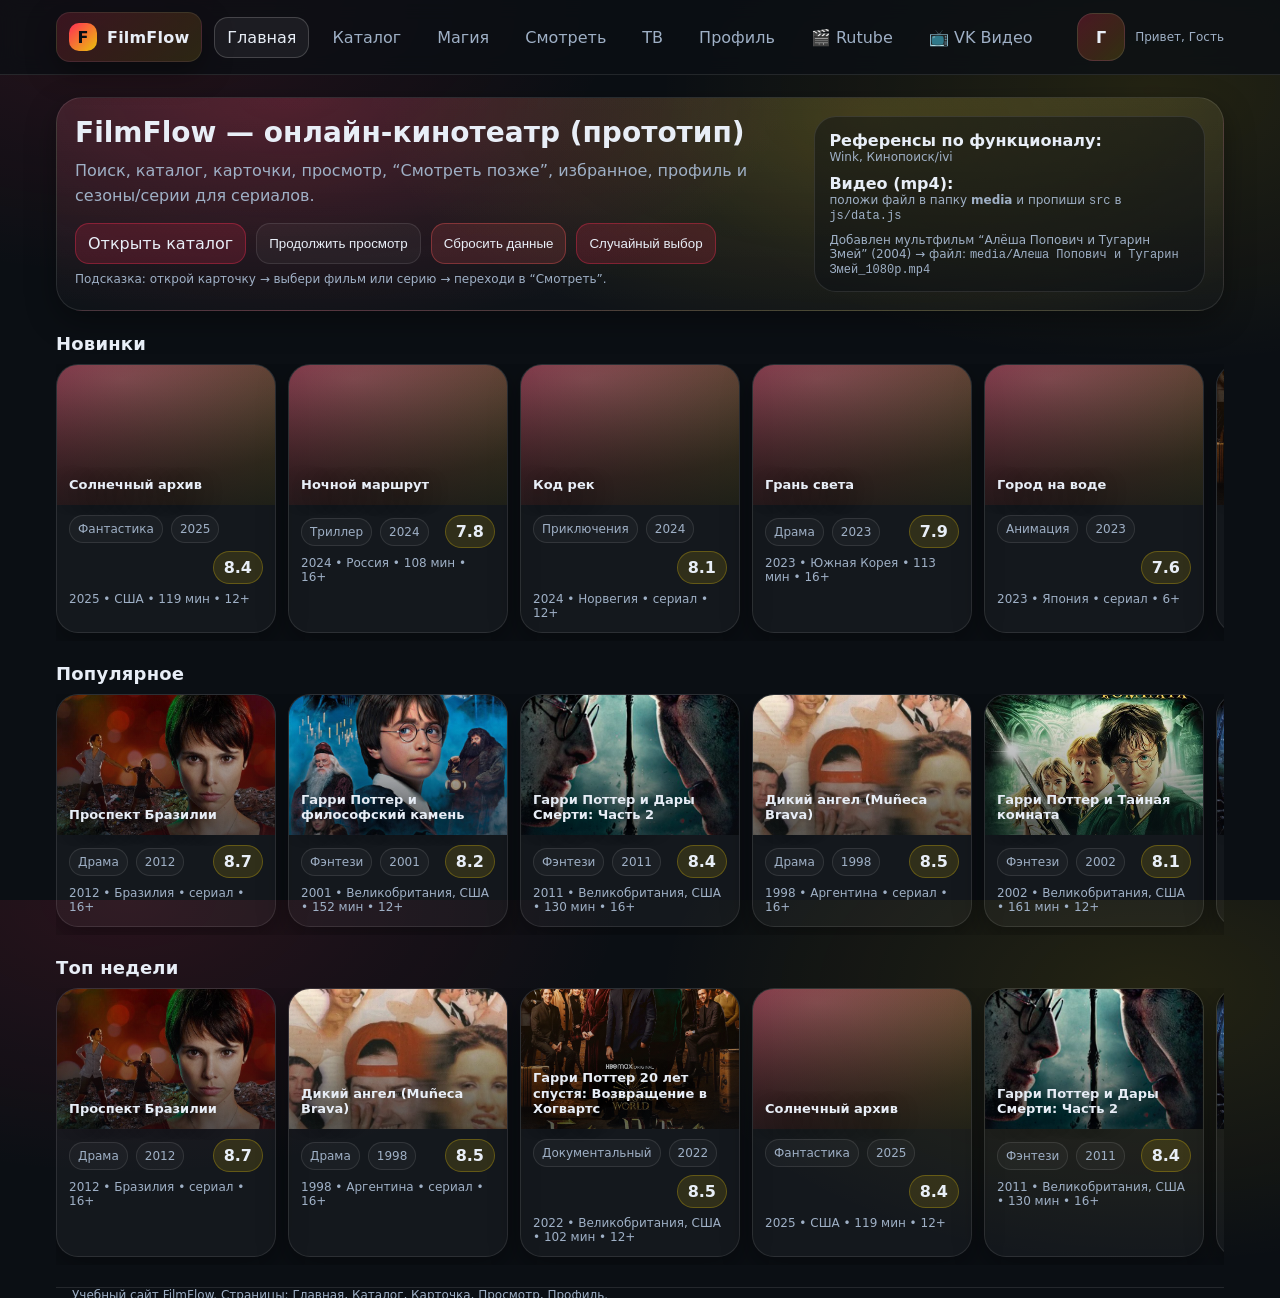
==== index.html @ 751b34ab "Add files via upload" ====
<!doctype html>
<html lang="ru">
<head>
  <meta charset="utf-8" />
  <meta name="viewport" content="width=device-width,initial-scale=1" />
  <title>FilmFlow — главная</title>
  <link rel="stylesheet" href="css/style.css" />
</head>
<body data-page="home">
<header>
  <div class="container">
    <div class="topbar">
      <a class="logo" href="index.html">
        <span class="logo-badge">F</span> FilmFlow
      </a>

      <nav>
        <a class="navlink" data-nav="home" href="index.html">Главная</a>
        <a class="navlink" data-nav="catalog" href="catalog.html">Каталог</a>
        <a class="navlink" data-nav="magic" href="magic.html">Магия</a>
        <a class="navlink" data-nav="watch" href="watch.html">Смотреть</a>
        <a class="navlink" data-nav="tv" href="tv.html">ТВ</a>
        <a class="navlink" data-nav="profile" href="profile.html">Профиль</a>
        <a class="navlink external" href="https://rutube.ru/" target="_blank" rel="noopener noreferrer">🎬 Rutube</a>
        <a class="navlink external" href="https://vkvideo.ru/" target="_blank" rel="noopener noreferrer">📺 VK Видео</a>
      </nav>

      <div class="spacer"></div>

      <div class="row" style="gap:10px">
        <div class="avatar" id="navAvatar">Г</div>
        <div class="small">Привет, <span id="navName">Гость</span></div>
      </div>
    </div>
  </div>
</header>

<main class="container">
  <section class="hero">
    <div class="hero-inner">
      <div>
        <h1>FilmFlow — онлайн-кинотеатр (прототип)</h1>
        <p>
          Поиск, каталог, карточки, просмотр, “Смотреть позже”, избранное, профиль
          и сезоны/серии для сериалов.
        </p>
        <div class="hero-actions">
          <a class="pill accent" href="catalog.html">Открыть каталог</a>
          <button class="pill" id="btnContinue">Продолжить просмотр</button>
          <button class="pill danger" id="btnClearAll">Сбросить данные</button>
          <button class="pill accent" id="btnRandom">Случайный выбор</button>
        </div>
        <div class="small" style="margin-top:8px">
          Подсказка: открой карточку → выбери фильм или серию → переходи в “Смотреть”.
        </div>
      </div>

      <aside class="hero-side">
        <div>
          <strong>Референсы по функционалу:</strong>
          <div class="small">Wink, Кинопоиск/ivi</div>
        </div>
        <div>
          <strong>Видео (mp4):</strong>
          <div class="small">положи файл в папку <b>media</b> и пропиши <code>src</code> в <code>js/data.js</code></div>
        </div>
        <div class="small">Добавлен мультфильм “Алёша Попович и Тугарин Змей” (2004) → файл: <code>media/Алеша Попович и Тугарин Змей_1080p.mp4</code></div>
      </aside>
    </div>
  </section>

  <section>
    <h2>Новинки</h2>
    <div id="rowNew" class="carousel"></div>
  </section>

  <section>
    <h2>Популярное</h2>
    <div id="rowHot" class="carousel"></div>
  </section>

  <section>
    <h2>Топ недели</h2>
    <div id="rowTop" class="carousel"></div>
  </section>

  <footer class="container">
    <div class="small">
      Учебный сайт FilmFlow. Страницы: Главная, Каталог, Карточка, Просмотр, Профиль.
    </div>
  </footer>
</main>

<script src="js/data.js"></script>
<script src="js/app.js"></script>
</body>
</html>
---- css/style.css ----
:root{
  --bg:#0b0f14;
  --panel:#101723;
  --panel2:#0f1620;
  --text:#e8eef7;
  --muted:#9fb0c6;
  --border: rgba(255,255,255,.10);
  --accent:#ff2d55;
  --shadow: 0 10px 30px rgba(0,0,0,.35);
  --r:16px;
  --r2:24px;
}

*{box-sizing:border-box}
html,body{height:100%}
body{
  margin:0;
  font-family: system-ui, -apple-system, Segoe UI, Roboto, Arial, sans-serif;
  background:
    radial-gradient(900px 500px at 10% 0%, rgba(255,45,85,.12), transparent 55%),
    radial-gradient(900px 500px at 90% 10%, rgba(255,214,10,.10), transparent 55%),
    var(--bg);
  color:var(--text);
}
a{color:inherit;text-decoration:none}
.container{max-width:1200px;margin:0 auto;padding:0 16px}
.small{font-size:12px;color:var(--muted)}
.muted{color:var(--muted)}
hr{border:0;border-top:1px solid var(--border);margin:14px 0}

header{
  position:sticky; top:0; z-index:50;
  backdrop-filter: blur(10px);
  background: rgba(11,15,20,.78);
  border-bottom: 1px solid var(--border);
}
.topbar{
  display:flex; align-items:center; gap:12px;
  padding:12px 0;
  flex-wrap:wrap;
}
.logo{
  display:flex; align-items:center; gap:10px;
  font-weight:800; letter-spacing:.2px;
  padding:10px 12px; border-radius:14px;
  background: linear-gradient(135deg, rgba(255,45,85,.18), rgba(255,214,10,.12));
  border:1px solid rgba(255,255,255,.08);
  box-shadow: var(--shadow);
  white-space:nowrap;
}
.logo-badge{
  width:28px;height:28px;border-radius:10px;
  background: linear-gradient(135deg, var(--accent), rgba(255,214,10,.9));
  display:grid;place-items:center;
  color:#0b0f14;font-weight:900;
}

nav{display:flex; gap:10px; flex-wrap:wrap; align-items:center}
.navlink{
  padding:10px 12px;
  border-radius:14px;
  border:1px solid transparent;
  color:var(--muted);
}
.navlink:hover{border-color:var(--border); color:var(--text); background: rgba(255,255,255,.04)}
.navlink.active{border-color: rgba(255,255,255,.18); color:var(--text); background: rgba(255,255,255,.06)}

.spacer{flex:1}

.search{
  flex:1; min-width:220px;
  display:flex; gap:10px; align-items:center;
  padding:10px 12px;
  border-radius:14px;
  border:1px solid var(--border);
  background: rgba(255,255,255,.04);
}
.search input{
  width:100%;
  background:transparent;border:0;outline:none;
  color:var(--text);
  font-size:14px;
}

.pill{
  padding:10px 12px;
  border-radius:14px;
  border:1px solid var(--border);
  background: rgba(255,255,255,.04);
  color:var(--text);
  cursor:pointer;
}
.pill:hover{background: rgba(255,255,255,.07)}
.pill.accent{
  border-color: rgba(255,45,85,.35);
  background: rgba(255,45,85,.16);
}
.pill.accent:hover{background: rgba(255,45,85,.22)}
.pill.danger{
  border-color: rgba(255,90,90,.35);
  background: rgba(255,90,90,.14);
}

main{padding:18px 0 48px}
section{margin:22px 0}
h1,h2,h3{margin:0 0 10px}
h1{font-size:28px}
h2{font-size:18px;letter-spacing:.2px}
h3{font-size:16px}

.hero{
  border:1px solid var(--border);
  border-radius: 26px;
  overflow:hidden;
  background:
    radial-gradient(900px 420px at 20% 0%, rgba(255,45,85,.20), transparent 55%),
    radial-gradient(900px 420px at 70% 10%, rgba(255,214,10,.15), transparent 55%),
    linear-gradient(180deg, rgba(255,255,255,.06), rgba(255,255,255,.02));
  box-shadow: var(--shadow);
}
.hero-inner{
  padding:18px;
  display:grid;
  grid-template-columns: 1.3fr .7fr;
  gap:14px;
}
.hero p{margin:0;color:var(--muted);line-height:1.55}
.hero-actions{display:flex;gap:10px;flex-wrap:wrap;margin-top:14px}
.hero-side{
  border:1px solid var(--border);
  border-radius: 22px;
  background: rgba(11,15,20,.45);
  padding:14px;
  display:flex; flex-direction:column; gap:10px;
}

.panel{
  border:1px solid var(--border);
  border-radius: 26px;
  background: rgba(255,255,255,.03);
  box-shadow: var(--shadow);
  overflow:hidden;
}
.panel .panel-head{
  padding:14px;
  border-bottom:1px solid var(--border);
  display:flex; align-items:center; gap:10px; flex-wrap:wrap;
}
.panel .panel-body{padding:14px}

.grid{
  display:grid;
  grid-template-columns: repeat(12, 1fr);
  gap:14px;
}
.card{
  grid-column: span 3;
  border: 1px solid var(--border);
  background: linear-gradient(180deg, rgba(255,255,255,.06), rgba(255,255,255,.03));
  border-radius: var(--r2);
  overflow:hidden;
  box-shadow: var(--shadow);
  cursor:pointer;
  min-height: 285px;
  display:flex; flex-direction:column;
}
.card:hover{transform: translateY(-2px); transition: .15s ease; border-color: rgba(255,255,255,.18)}
.poster{
  height: 165px;
  background: linear-gradient(135deg, rgba(255,45,85,.35), rgba(255,214,10,.18)),
              radial-gradient(500px 200px at 30% 10%, rgba(255,255,255,.22), transparent 50%),
              rgba(255,255,255,.03);
  display:flex; align-items:flex-end;
  padding:12px;
  position:relative;
}
.poster::after{
  content:"";
  position:absolute; inset:0;
  background: linear-gradient(180deg, transparent, rgba(11,15,20,.65));
}
.poster-title{
  position:relative; z-index:1;
  font-weight:800; font-size:14px; line-height:1.2;
  text-shadow: 0 6px 20px rgba(0,0,0,.55);
}
.meta{
  padding:12px 12px 14px;
  display:flex; flex-direction:column; gap:8px;
}
.row{display:flex; gap:8px; flex-wrap:wrap; align-items:center}
.tag{
  font-size:12px;
  color:var(--muted);
  border:1px solid var(--border);
  padding:6px 8px;
  border-radius:999px;
  background: rgba(255,255,255,.03);
}
.rating{
  margin-left:auto;
  font-weight:800;
  padding:6px 10px;
  border-radius:999px;
  border:1px solid rgba(255,214,10,.25);
  background: rgba(255,214,10,.12);
}

.carousel{
  display:flex; gap:12px;
  overflow:auto; padding-bottom:8px;
  scroll-snap-type:x mandatory;
}
.carousel::-webkit-scrollbar{height:10px}
.carousel::-webkit-scrollbar-thumb{background: rgba(255,255,255,.10); border-radius:999px}
.mini{
  min-width: 220px;
  scroll-snap-align: start;
  border-radius: 22px;
  border:1px solid var(--border);
  background: rgba(255,255,255,.04);
  overflow:hidden;
  cursor:pointer;
  box-shadow: var(--shadow);
}
.mini .poster{height:140px}
.mini .meta{padding:10px 12px 12px}
.mini .poster-title{font-size:13px}

.filters-grid{
  display:grid;
  grid-template-columns: repeat(12, 1fr);
  gap:10px;
}
.field{grid-column: span 3; display:flex; flex-direction:column; gap:6px}
label{font-size:12px;color:var(--muted)}
select,input[type="number"],input[type="text"]{
  background: rgba(255,255,255,.04);
  border:1px solid var(--border);
  border-radius: 14px;
  padding:10px 12px;
  color:var(--text);
  outline:none;
}

/* ===== Стили для выпадающих списков ===== */
select{
  background-color: rgba(255,255,255,.04);
  border:1px solid var(--border);
  color: var(--text);
  color-scheme: dark;
}
select option, select optgroup{
  background-color: #0f1620;
  color: #e8eef7;
}
select option:hover{
  background-color: rgba(255,255,255,.12);
  color: #e8eef7;
}
select option:checked{
  background-color: var(--accent);
  color: #0b0f14;
}
select option:disabled{
  color: rgba(232,238,247,.55);
}

/* ===== КАСТОМНЫЙ ПЛЕЕР ===== */
.video-container {
  position: relative;
  width: 100%;
  background: #000;
  border-radius: 22px;
  overflow: hidden;
  border: 1px solid var(--border);
}
.video {
  width: 100%;
  display: block;
  min-height: 280px;
}
.video-controls {
  position: absolute;
  bottom: 0;
  left: 0;
  right: 0;
  background: linear-gradient(transparent, rgba(0,0,0,0.8));
  padding: 10px;
  opacity: 0;
  transition: opacity 0.3s ease;
  display: flex;
  flex-direction: column;
  gap: 8px;
}
.video-container:hover .video-controls,
.video-controls:hover {
  opacity: 1;
}

/* Полноэкранный режим */
.video-container:fullscreen .video-controls,
.video-container:-webkit-full-screen .video-controls,
.video-container:-moz-full-screen .video-controls,
.video-container:-ms-fullscreen .video-controls {
  opacity: 1 !important;
}

.progress-bar-container {
  position: relative;
  width: 100%;
  height: 8px;
  background: rgba(255,255,255,0.2);
  border-radius: 4px;
  cursor: pointer;
}
.progress-bar-buffer {
  position: absolute;
  height: 100%;
  background: rgba(255,255,255,0.3);
  border-radius: 4px;
  pointer-events: none;
}
.progress-bar-played {
  position: absolute;
  height: 100%;
  background: var(--accent);
  border-radius: 4px;
  pointer-events: none;
  z-index: 1;
}
.progress-bar {
  position: absolute;
  width: 100%;
  height: 100%;
  margin: 0;
  -webkit-appearance: none;
  appearance: none;
  background: transparent;
  z-index: 2;
  cursor: pointer;
}
.progress-bar::-webkit-slider-thumb {
  -webkit-appearance: none;
  appearance: none;
  width: 14px;
  height: 14px;
  background: white;
  border-radius: 50%;
  border: 2px solid var(--accent);
  box-shadow: 0 0 8px rgba(0,0,0,0.5);
  transition: transform 0.1s;
}
.progress-bar::-webkit-slider-thumb:hover {
  transform: scale(1.2);
}

.controls-buttons {
  display: flex;
  align-items: center;
  gap: 12px;
  color: white;
  font-size: 14px;
}
.ctrl-btn {
  background: rgba(255,255,255,0.1);
  border: 1px solid rgba(255,255,255,0.2);
  border-radius: 8px;
  padding: 6px 10px;
  color: white;
  cursor: pointer;
  font-size: 14px;
  display: flex;
  align-items: center;
  gap: 4px;
  transition: background 0.2s;
}
.ctrl-btn:hover {
  background: rgba(255,255,255,0.2);
}
.time-display {
  color: white;
  font-family: monospace;
  padding: 0 4px;
}
.time-sep {
  color: var(--muted);
  margin: 0 2px;
}
.volume-container {
  display: flex;
  align-items: center;
  gap: 6px;
}
#volumeSlider {
  width: 70px;
  background: rgba(255,255,255,0.2);
  border-radius: 4px;
  -webkit-appearance: none;
  appearance: none;
  height: 6px;
}
#volumeSlider::-webkit-slider-thumb {
  -webkit-appearance: none;
  appearance: none;
  width: 12px;
  height: 12px;
  background: white;
  border-radius: 50%;
  border: 2px solid var(--accent);
  cursor: pointer;
}
.ctrl-select {
  background: rgba(255,255,255,0.1);
  border: 1px solid rgba(255,255,255,0.2);
  border-radius: 8px;
  padding: 6px 10px;
  color: white;
  font-size: 14px;
  cursor: pointer;
  color-scheme: dark;
}
.ctrl-select option {
  background: #0f1620;
  color: white;
}

.player-hint {
  user-select: none;
  opacity: 0.8;
  transition: opacity 0.2s;
}
.player-hint:hover {
  opacity: 1;
}

.two-col{
  display:grid;
  grid-template-columns: 1.1fr .9fr;
  gap:14px;
}
.list{
  display:flex; flex-direction:column; gap:8px;
}
.list a{
  border:1px solid var(--border);
  background: rgba(255,255,255,.03);
  border-radius:14px;
  padding:10px 12px;
}
.list a:hover{background: rgba(255,255,255,.06)}
.list a.active{border-color: rgba(255,255,255,.20); background: rgba(255,255,255,.07)}

.kv{
  display:grid;
  grid-template-columns: 120px 1fr;
  gap:10px;
  align-items:start;
}
.kv .k{color:var(--muted); font-size:12px}
.kv .v{color:var(--text)}

.avatar{
  width:48px;height:48px;border-radius:16px;
  border:1px solid var(--border);
  background: linear-gradient(135deg, rgba(255,45,85,.25), rgba(255,214,10,.15));
  display:grid; place-items:center;
  font-weight:900;
}

footer{
  border-top:1px solid var(--border);
  padding:22px 0 30px;
  color:var(--muted);
}

@media (max-width: 980px){
  .hero-inner{grid-template-columns:1fr}
  .two-col{grid-template-columns:1fr}
  .card{grid-column: span 4}
  .field{grid-column: span 6}
}
@media (max-width: 640px){
  .card{grid-column: span 6}
  .field{grid-column: span 12}
  .search{min-width: 140px}
  h1{font-size:24px}
  .controls-buttons { flex-wrap: wrap; }
}

/* ===== Дополнительные стили для раздела Магия ===== */
body[data-page="magic"] {
  background: #0c0710 url('media/bg-hogwarts.jpg') no-repeat center top / cover;
  background-attachment: fixed;
}
body[data-page="magic"] .logo {
  border-color: #d4af37;
  box-shadow: 0 0 12px #aa7e2b;
}
body[data-page="magic"] .navlink.active {
  border-color: #d4af37;
  color: #f5e7b2;
}

.magic-header {
  font-family: 'Cinzel', serif;
  text-align: center;
  margin: 20px 0;
}
.magic-header h1 {
  font-size: 42px;
  letter-spacing: 4px;
  text-shadow: 0 0 15px #d4af37, 0 0 30px #aa7e2b;
  color: #f5e7b2;
  margin-bottom: 8px;
}
.magic-header p {
  font-style: italic;
  color: #c0b7a9;
}
.magic-grid {
  display: grid;
  grid-template-columns: repeat(auto-fill, minmax(200px, 1fr));
  gap: 20px;
  margin: 30px 0;
}
.magic-card {
  background: rgba(20, 15, 30, 0.7);
  backdrop-filter: blur(6px);
  border: 1px solid #6e5a3a;
  border-radius: 24px;
  overflow: hidden;
  box-shadow: 0 10px 25px rgba(0,0,0,0.6), 0 0 0 1px #d4af37 inset;
  transition: transform 0.2s, box-shadow 0.2s;
  cursor: pointer;
}
.magic-card:hover {
  transform: translateY(-5px);
  box-shadow: 0 15px 30px rgba(212, 175, 55, 0.2), 0 0 0 2px #d4af37 inset;
}
.magic-poster {
  height: 280px;
  background-size: cover;
  background-position: center;
  position: relative;
}
.magic-poster::after {
  content: "";
  position: absolute;
  inset: 0;
  background: linear-gradient(0deg, rgba(11,15,20,0.9) 0%, transparent 50%);
}
.magic-title {
  padding: 14px;
  font-family: 'Cinzel', serif;
  font-weight: 700;
  font-size: 18px;
  color: #f3e3b0;
  text-shadow: 0 2px 5px black;
}
.magic-year {
  padding: 0 14px 14px;
  color: #b89f6e;
  font-size: 14px;
}
.magic-badge {
  position: absolute;
  top: 12px;
  right: 12px;
  background: #740001;
  color: #d4af37;
  padding: 6px 12px;
  border-radius: 30px;
  font-weight: bold;
  font-size: 14px;
  border: 1px solid #d4af37;
  z-index: 2;
}

/* ===== Стили для раздела ТВ (базовые) ===== */
.tv-categories {
  display: flex;
  flex-wrap: wrap;
  gap: 8px;
  margin-bottom: 20px;
}
.tv-cat-btn {
  padding: 8px 16px;
  border-radius: 30px;
  border: 1px solid var(--border);
  background: rgba(255,255,255,0.03);
  color: var(--text);
  cursor: pointer;
  font-size: 14px;
  transition: all 0.2s;
}
.tv-cat-btn.active {
  background: var(--accent);
  border-color: var(--accent);
  color: white;
}
.tv-grid {
  display: grid;
  grid-template-columns: repeat(auto-fill, minmax(260px, 1fr));
  gap: 16px;
  margin-bottom: 30px;
}
.channel-card {
  background: rgba(20, 25, 35, 0.7);
  backdrop-filter: blur(4px);
  border: 1px solid var(--border);
  border-radius: 20px;
  padding: 16px;
  cursor: pointer;
  transition: transform 0.2s, box-shadow 0.2s;
}
.channel-card:hover {
  transform: translateY(-3px);
  box-shadow: 0 10px 20px rgba(0,0,0,0.3);
  border-color: rgba(255,255,255,0.2);
}
.channel-logo {
  width: 80px;
  height: 80px;
  margin: 0 auto 12px;
  border-radius: 16px;
  background-size: contain;
  background-position: center;
  background-repeat: no-repeat;
  background-color: rgba(255,255,255,0.05);
  border: 1px solid var(--border);
}
.channel-name {
  font-weight: 700;
  font-size: 18px;
  text-align: center;
  margin-bottom: 8px;
}
.channel-now {
  font-size: 13px;
  color: var(--muted);
  text-align: center;
}

/* Стили для страницы канала */
.tv-channel-header {
  display: flex;
  align-items: center;
  gap: 20px;
  margin-bottom: 24px;
}
.tv-channel-header .channel-logo {
  width: 100px;
  height: 100px;
  margin: 0;
}
.tv-channel-header h1 {
  margin: 0 0 4px;
}
.channel-tabs {
  display: flex;
  gap: 12px;
  margin-bottom: 20px;
  border-bottom: 1px solid var(--border);
  padding-bottom: 10px;
}
.channel-tab {
  padding: 8px 18px;
  border-radius: 20px;
  background: transparent;
  border: none;
  color: var(--muted);
  cursor: pointer;
  font-size: 16px;
}
.channel-tab.active {
  background: var(--accent);
  color: white;
}
.live-player-container {
  position: relative;
  padding-bottom: 56.25%;
  height: 0;
  overflow: hidden;
  border-radius: 20px;
  margin-bottom: 20px;
}
.live-player-container iframe {
  position: absolute;
  top: 0;
  left: 0;
  width: 100%;
  height: 100%;
  border: 0;
}

/* Стили для блока episode-selector */
.episode-selector {
  display: flex;
  align-items: center;
  gap: 8px;
  margin-left: 10px;
  padding-left: 10px;
  border-left: 1px solid rgba(255,255,255,0.2);
}
.episode-selector .ctrl-btn:disabled {
  opacity: 0.4;
  cursor: not-allowed;
}
.season-controls,
.episode-controls {
  display: flex;
  align-items: center;
  gap: 6px;
}
.video-container:fullscreen .episode-selector,
.video-container:-webkit-full-screen .episode-selector,
.video-container:-moz-full-screen .episode-selector,
.video-container:-ms-fullscreen .episode-selector {
  border-left-color: rgba(255,255,255,0.4);
}
@media (max-width: 980px) {
  .controls-buttons {
    flex-wrap: wrap;
  }
  .episode-selector {
    flex-wrap: wrap;
    border-left: none;
    margin-left: 0;
    padding-left: 0;
  }
  /* Стили для внешних ссылок в навигации */
.navlink.external {
    background: rgba(255,255,255,0.02);
    border-color: rgba(255,215,0,0.3);
}
.navlink.external:hover {
    background: rgba(255,215,0,0.1);
    border-color: rgba(255,215,0,0.5);
}
}
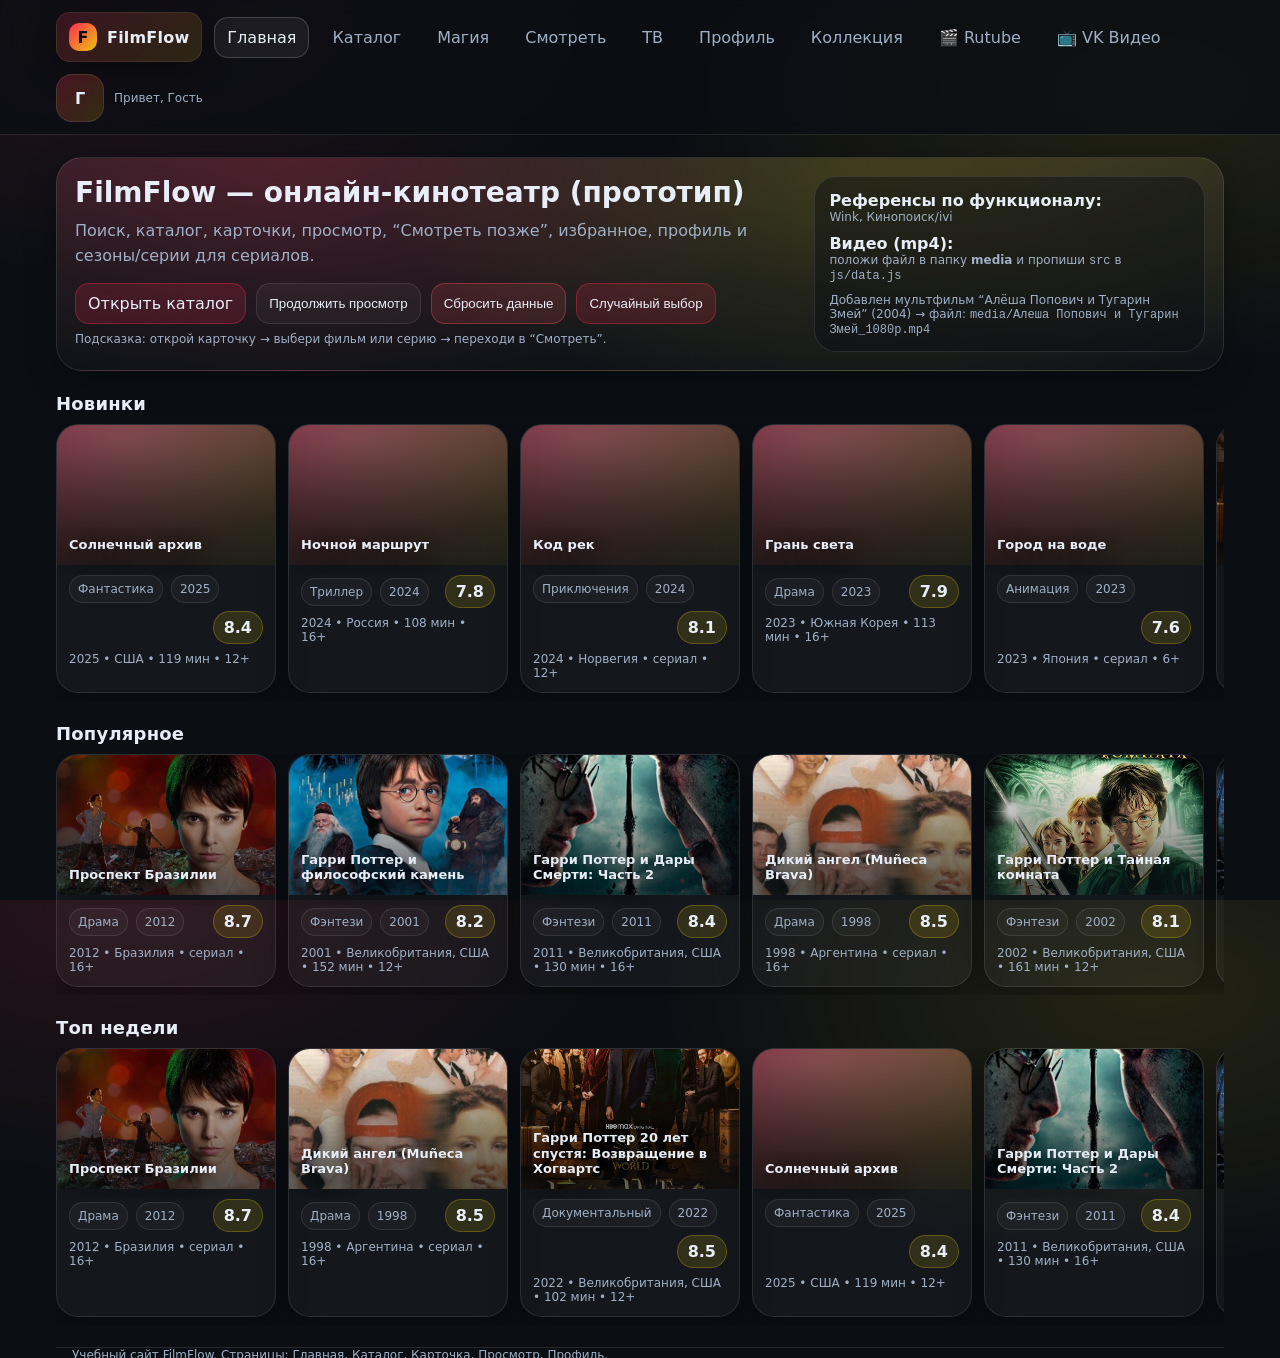
==== commit 70fc0747: "Add files via upload" ====
--- a/index.html
+++ b/index.html
@@ -21,6 +21,7 @@
         <a class="navlink" data-nav="watch" href="watch.html">Смотреть</a>
         <a class="navlink" data-nav="tv" href="tv.html">ТВ</a>
         <a class="navlink" data-nav="profile" href="profile.html">Профиль</a>
+        <a class="navlink" data-nav="collection" href="collection.html">Коллекция</a>
         <a class="navlink external" href="https://rutube.ru/" target="_blank" rel="noopener noreferrer">🎬 Rutube</a>
         <a class="navlink external" href="https://vkvideo.ru/" target="_blank" rel="noopener noreferrer">📺 VK Видео</a>
       </nav>
@@ -94,4 +95,4 @@
 <script src="js/data.js"></script>
 <script src="js/app.js"></script>
 </body>
-</html>
+</html>
--- a/css/style.css
+++ b/css/style.css
@@ -738,4 +738,222 @@
     background: rgba(255,215,0,0.1);
     border-color: rgba(255,215,0,0.5);
 }
-}+}
+
+/* ===== КОЛЛЕКЦИЯ ===== */
+.collection-grid {
+    display: grid;
+    grid-template-columns: repeat(auto-fill, minmax(280px, 1fr));
+    gap: 14px;
+    margin-top: 20px;
+}
+.collection-card {
+    background: rgba(255,255,255,0.03);
+    border: 1px solid var(--border);
+    border-radius: var(--r2);
+    padding: 16px 18px;
+    display: flex;
+    align-items: center;
+    justify-content: space-between;
+    cursor: pointer;
+    transition: background 0.15s, transform 0.1s, border-color 0.15s;
+}
+.collection-card:hover {
+    background: rgba(255,255,255,0.06);
+    border-color: rgba(255,255,255,0.18);
+    transform: translateY(-1px);
+}
+.collection-info {
+    display: flex;
+    flex-direction: column;
+    gap: 4px;
+    overflow: hidden;
+}
+.collection-title {
+    font-weight: 600;
+    font-size: 16px;
+    white-space: nowrap;
+    overflow: hidden;
+    text-overflow: ellipsis;
+}
+.collection-meta {
+    font-size: 13px;
+    color: var(--muted);
+}
+.collection-rating {
+    font-size: 24px;
+    font-weight: 800;
+    color: var(--accent);
+    background: rgba(255,45,85,0.12);
+    padding: 6px 12px;
+    border-radius: 30px;
+    border: 1px solid rgba(255,45,85,0.2);
+    flex-shrink: 0;
+    margin-left: 12px;
+}
+/* ===== Плейлисты (Коллекция) ===== */
+.playlist-grid {
+    display: grid;
+    grid-template-columns: repeat(auto-fill, minmax(240px, 1fr));
+    gap: 16px;
+}
+.playlist-card {
+    background: rgba(255,255,255,0.03);
+    border: 1px solid var(--border);
+    border-radius: var(--r2);
+    padding: 20px;
+    cursor: pointer;
+    transition: background 0.15s, transform 0.1s, border-color 0.15s;
+    text-align: center;
+}
+.playlist-card:hover {
+    background: rgba(255,255,255,0.06);
+    border-color: rgba(255,255,255,0.18);
+    transform: translateY(-2px);
+}
+.playlist-name {
+    font-weight: 700;
+    font-size: 18px;
+    margin-bottom: 6px;
+}
+.playlist-count {
+    font-size: 13px;
+    color: var(--muted);
+}
+
+.video-grid {
+    display: flex;
+    flex-direction: column;
+    gap: 8px;
+    margin-top: 12px;
+}
+.video-card {
+    background: rgba(255,255,255,0.03);
+    border: 1px solid var(--border);
+    border-radius: var(--r);
+    padding: 12px 16px;
+    display: flex;
+    align-items: center;
+    justify-content: space-between;
+    transition: background 0.15s;
+}
+.video-card:hover {
+    background: rgba(255,255,255,0.06);
+}
+.video-info {
+    flex: 1;
+    overflow: hidden;
+}
+.video-title a {
+    font-weight: 600;
+    color: var(--text);
+    text-decoration: none;
+}
+.video-title a:hover {
+    color: var(--accent);
+}
+.video-url {
+    font-size: 12px;
+    color: var(--muted);
+    white-space: nowrap;
+    overflow: hidden;
+    text-overflow: ellipsis;
+}
+.video-remove {
+    background: transparent;
+    border: none;
+    color: var(--muted);
+    font-size: 22px;
+    cursor: pointer;
+    padding: 0 6px;
+    line-height: 1;
+    transition: color 0.15s;
+}
+.video-remove:hover {
+    color: #ff6b6b;
+}
+
+.empty-message {
+    text-align: center;
+    padding: 30px 20px;
+    color: var(--muted);
+    font-size: 16px;
+    grid-column: 1 / -1;
+}
+
+/* Модальное окно */
+.modal-overlay {
+    position: fixed;
+    inset: 0;
+    background: rgba(0,0,0,0.6);
+    backdrop-filter: blur(4px);
+    display: flex;
+    align-items: center;
+    justify-content: center;
+    z-index: 999;
+    padding: 20px;
+}
+.modal {
+    background: var(--panel);
+    border: 1px solid var(--border);
+    border-radius: var(--r2);
+    max-width: 500px;
+    width: 100%;
+    box-shadow: var(--shadow);
+}
+.modal-head {
+    display: flex;
+    align-items: center;
+    justify-content: space-between;
+    padding: 16px 20px;
+    border-bottom: 1px solid var(--border);
+}
+.modal-head strong {
+    font-size: 18px;
+}
+.modal-close {
+    background: transparent;
+    border: none;
+    color: var(--muted);
+    font-size: 28px;
+    cursor: pointer;
+    line-height: 1;
+}
+.modal-close:hover {
+    color: var(--text);
+}
+.modal-body {
+    padding: 20px;
+}
+.modal-body .field {
+    margin-bottom: 14px;
+}
+.modal-body .field:last-child {
+    margin-bottom: 0;
+}
+/* ===== Профили ===== */
+.profile-item {
+    display: flex;
+    justify-content: space-between;
+    align-items: center;
+    padding: 8px 0;
+    border-bottom: 1px solid var(--border);
+}
+.profile-item:last-child {
+    border-bottom: none;
+}
+.profile-item span {
+    font-size: 16px;
+}
+#profileSelectorOverlay .modal {
+    max-width: 400px;
+}
+#profileSelectorOverlay .modal-body {
+    max-height: 70vh;
+    overflow-y: auto;
+}
+/* ===== Несколько профилей и перенос данных ===== */
+.profile-manager-grid{display:grid;grid-template-columns:repeat(2,minmax(0,1fr));gap:12px}
+.profile-manager-grid .field{grid-column:auto}
+#profileCode{background:rgba(255,255,255,.04);border:1px solid var(--border);border-radius:14px;padding:12px;color:var(--text);outline:none;resize:vertical;font-family:ui-monospace,SFMono-Regular,Consolas,monospace}
+@media (max-width:700px){.profile-manager-grid{grid-template-columns:1fr}}
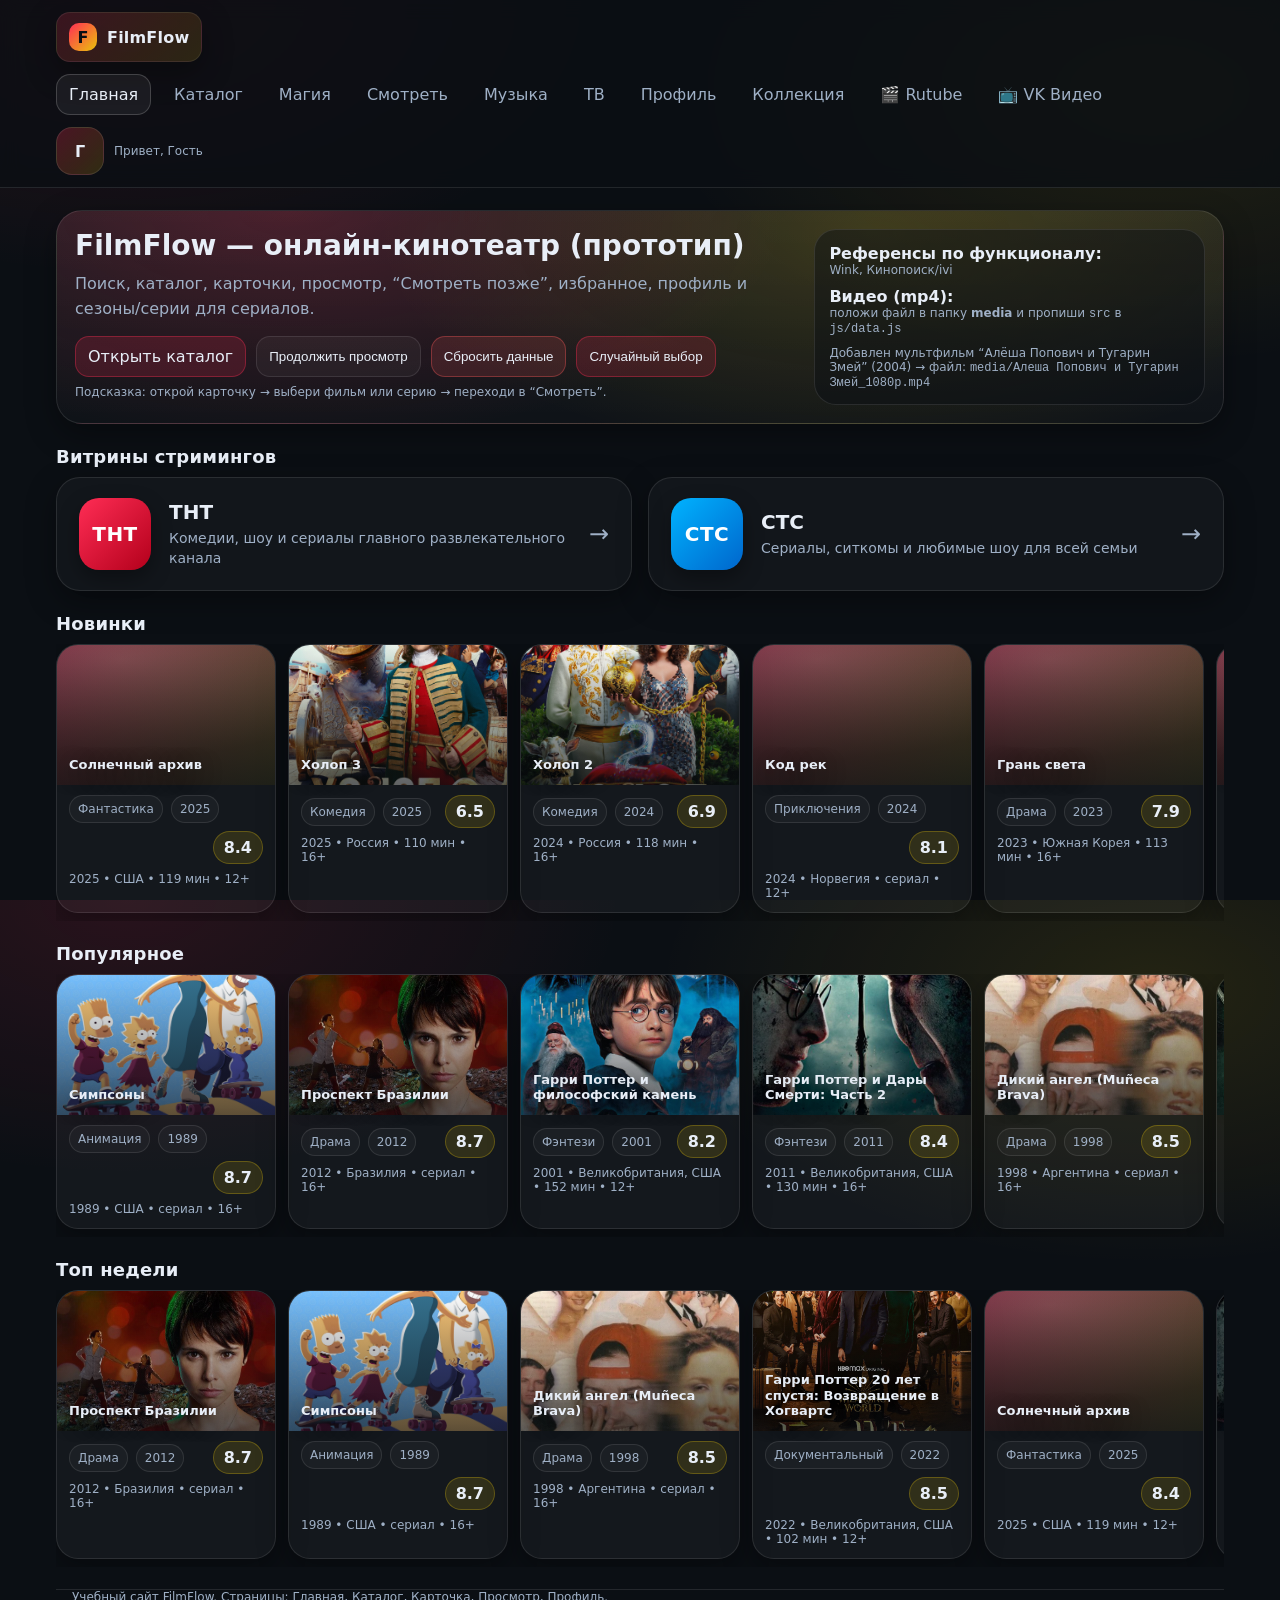
==== commit 06cfab93: "Add files via upload" ====
--- a/index.html
+++ b/index.html
@@ -19,6 +19,7 @@
         <a class="navlink" data-nav="catalog" href="catalog.html">Каталог</a>
         <a class="navlink" data-nav="magic" href="magic.html">Магия</a>
         <a class="navlink" data-nav="watch" href="watch.html">Смотреть</a>
+        <a class="navlink" data-nav="music" href="music.html">Музыка</a>
         <a class="navlink" data-nav="tv" href="tv.html">ТВ</a>
         <a class="navlink" data-nav="profile" href="profile.html">Профиль</a>
         <a class="navlink" data-nav="collection" href="collection.html">Коллекция</a>
@@ -70,6 +71,28 @@
     </div>
   </section>
 
+    <section>
+    <h2>Витрины стримингов</h2>
+    <div class="streams-showcase">
+      <a class="stream-card" href="tnt.html">
+        <div class="stream-logo tnt">ТНТ</div>
+        <div class="stream-info">
+          <h3>ТНТ</h3>
+          <p>Комедии, шоу и сериалы главного развлекательного канала</p>
+        </div>
+        <div class="stream-arrow">→</div>
+      </a>
+      <a class="stream-card" href="sts.html">
+        <div class="stream-logo sts">СТС</div>
+        <div class="stream-info">
+          <h3>СТС</h3>
+          <p>Сериалы, ситкомы и любимые шоу для всей семьи</p>
+        </div>
+        <div class="stream-arrow">→</div>
+      </a>
+    </div>
+  </section>
+  
   <section>
     <h2>Новинки</h2>
     <div id="rowNew" class="carousel"></div>
--- a/css/style.css
+++ b/css/style.css
@@ -474,20 +474,6 @@
   color:var(--muted);
 }
 
-@media (max-width: 980px){
-  .hero-inner{grid-template-columns:1fr}
-  .two-col{grid-template-columns:1fr}
-  .card{grid-column: span 4}
-  .field{grid-column: span 6}
-}
-@media (max-width: 640px){
-  .card{grid-column: span 6}
-  .field{grid-column: span 12}
-  .search{min-width: 140px}
-  h1{font-size:24px}
-  .controls-buttons { flex-wrap: wrap; }
-}
-
 /* ===== Дополнительные стили для раздела Магия ===== */
 body[data-page="magic"] {
   background: #0c0710 url('media/bg-hogwarts.jpg') no-repeat center top / cover;
@@ -719,28 +705,8 @@
 .video-container:-ms-fullscreen .episode-selector {
   border-left-color: rgba(255,255,255,0.4);
 }
-@media (max-width: 980px) {
-  .controls-buttons {
-    flex-wrap: wrap;
-  }
-  .episode-selector {
-    flex-wrap: wrap;
-    border-left: none;
-    margin-left: 0;
-    padding-left: 0;
-  }
-  /* Стили для внешних ссылок в навигации */
-.navlink.external {
-    background: rgba(255,255,255,0.02);
-    border-color: rgba(255,215,0,0.3);
-}
-.navlink.external:hover {
-    background: rgba(255,215,0,0.1);
-    border-color: rgba(255,215,0,0.5);
-}
-}
-
-/* ===== КОЛЛЕКЦИЯ ===== */
+
+/* ===== Коллекция ===== */
 .collection-grid {
     display: grid;
     grid-template-columns: repeat(auto-fill, minmax(280px, 1fr));
@@ -956,4 +922,111 @@
 .profile-manager-grid{display:grid;grid-template-columns:repeat(2,minmax(0,1fr));gap:12px}
 .profile-manager-grid .field{grid-column:auto}
 #profileCode{background:rgba(255,255,255,.04);border:1px solid var(--border);border-radius:14px;padding:12px;color:var(--text);outline:none;resize:vertical;font-family:ui-monospace,SFMono-Regular,Consolas,monospace}
-@media (max-width:700px){.profile-manager-grid{grid-template-columns:1fr}}
+
+/* ========================================================
+   ГЛОБАЛЬНАЯ АДАПТАЦИЯ ДЛЯ МОБИЛЬНЫХ УСТРОЙСТВ
+   ======================================================== */
+@media (max-width: 980px){
+  .hero-inner{grid-template-columns:1fr}
+  .two-col{grid-template-columns:1fr}
+  .card{grid-column: span 4}
+  .field{grid-column: span 6}
+}
+
+@media (max-width: 768px){
+  /* Шапка сайта */
+  .topbar {
+    flex-direction: column;
+    align-items: stretch;
+    gap: 8px;
+    padding: 10px 0;
+  }
+  .logo { align-self: flex-start; }
+  nav {
+    justify-content: flex-start;
+    overflow-x: auto;
+    flex-wrap: nowrap;
+    padding-bottom: 6px;
+    width: 100%;
+    -webkit-overflow-scrolling: touch;
+  }
+  nav::-webkit-scrollbar { display: none; }
+  .navlink { white-space: nowrap; }
+  .search { order: -1; margin-top: 8px; }
+  .row { justify-content: flex-end; width: 100%; margin-top: 8px; }
+
+  /* Внешние ссылки навигации */
+  .navlink.external {
+    background: rgba(255,255,255,0.02);
+    border-color: rgba(255,215,0,0.3);
+  }
+  .navlink.external:hover {
+    background: rgba(255,215,0,0.1);
+    border-color: rgba(255,215,0,0.5);
+  }
+
+  /* Профиль менеджер */
+  .profile-manager-grid{grid-template-columns:1fr}
+}
+
+@media (max-width: 640px){
+  .card{grid-column: span 6}
+  .field{grid-column: span 12}
+  .search{min-width: 140px}
+  h1{font-size:24px}
+  .controls-buttons { flex-wrap: wrap; }
+  .episode-selector {
+    flex-wrap: wrap;
+    border-left: none;
+    margin-left: 0;
+    padding-left: 0;
+  }
+}
+
+/* ===== Витрины стримингов ===== */
+.streams-showcase {
+  display: grid;
+  grid-template-columns: repeat(2, minmax(0, 1fr));
+  gap: 16px;
+}
+.stream-card {
+  display: flex;
+  align-items: center;
+  gap: 18px;
+  padding: 20px 22px;
+  border-radius: 24px;
+  border: 1px solid var(--border);
+  background: rgba(255,255,255,.03);
+  box-shadow: var(--shadow);
+  transition: transform .15s ease, border-color .15s ease, background .15s ease;
+  cursor: pointer;
+  color: inherit;
+  text-decoration: none;
+}
+.stream-card:hover {
+  transform: translateY(-3px);
+  border-color: rgba(255,255,255,.22);
+  background: rgba(255,255,255,.06);
+}
+.stream-logo {
+  width: 72px; height: 72px;
+  border-radius: 20px;
+  display: grid; place-items: center;
+  font-weight: 900;
+  font-size: 20px;
+  letter-spacing: .5px;
+  color: #fff;
+  flex-shrink: 0;
+  box-shadow: 0 8px 20px rgba(0,0,0,.35);
+}
+.stream-logo.tnt { background: linear-gradient(135deg, #ff2d55, #b3001b); }
+.stream-logo.sts { background: linear-gradient(135deg, #00b3ff, #0066cc); }
+.stream-info h3 { margin: 0 0 4px; font-size: 20px; }
+.stream-info p { margin: 0; color: var(--muted); font-size: 14px; line-height: 1.45; }
+.stream-arrow { margin-left: auto; font-size: 24px; color: var(--muted); }
+
+@media (max-width: 640px) {
+  .streams-showcase { grid-template-columns: 1fr; }
+  .stream-logo { width: 60px; height: 60px; font-size: 16px; border-radius: 16px; }
+  .stream-info h3 { font-size: 18px; }
+}
